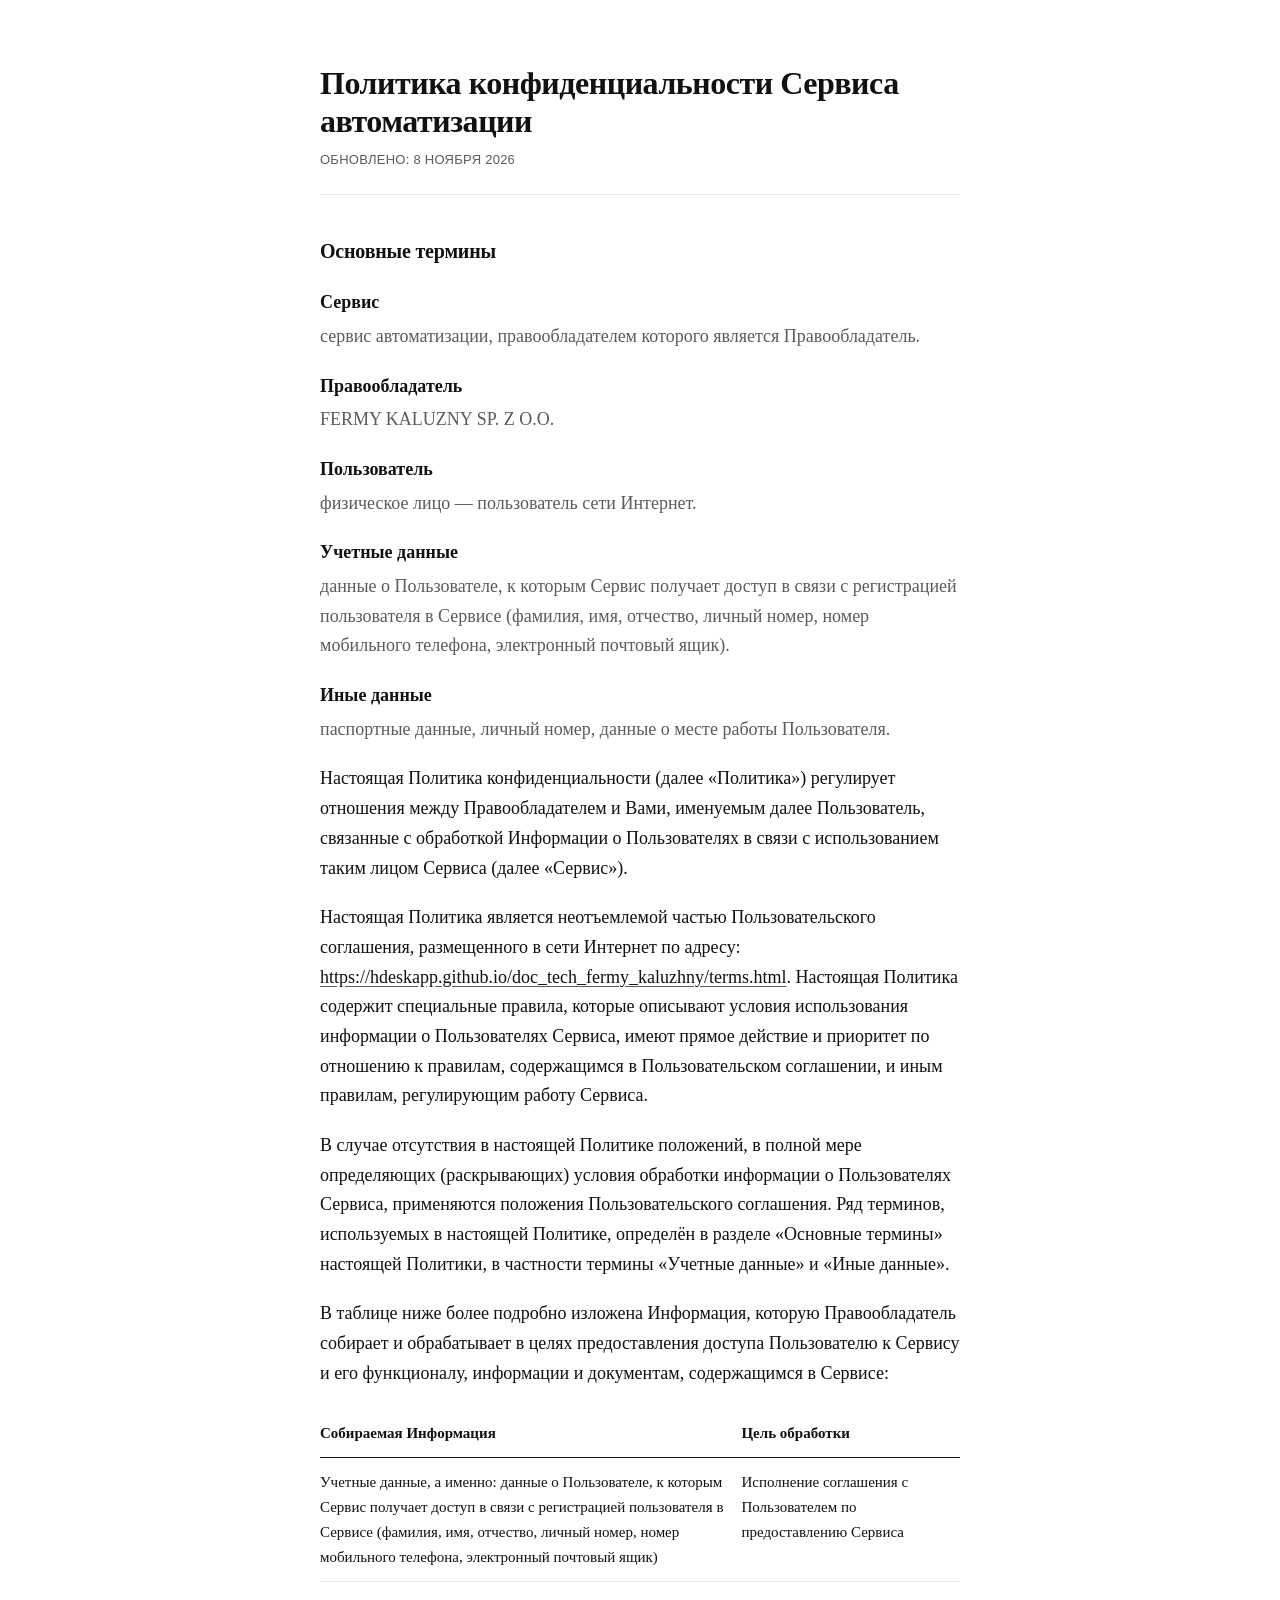
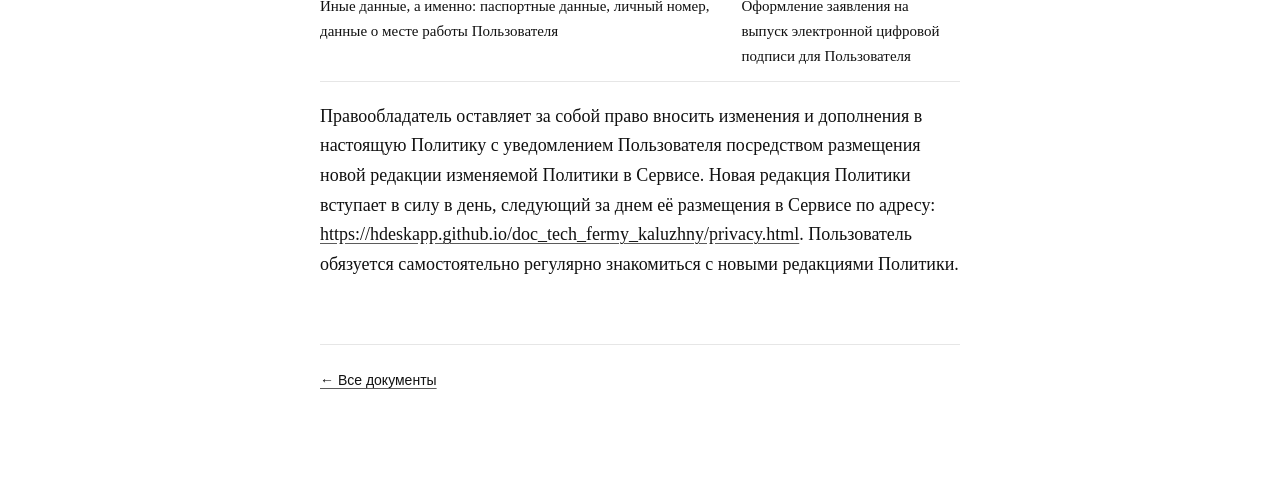
==== privacy.html @ 33b8fba3 "Add privacy policy and user agreement with GitHub Pages deploy Legal documents for FERMY KALUZNY SP." ====
<!DOCTYPE html>
<html lang="ru">
  <head>
    <meta charset="utf-8" />
    <meta name="viewport" content="width=device-width, initial-scale=1" />
    <title>Политика конфиденциальности</title>
    <meta name="description" content="Политика конфиденциальности Сервиса автоматизации" />
    <link rel="stylesheet" href="styles.css" />
  </head>
  <body>
    <main>
      <header>
        <h1>Политика конфиденциальности Сервиса автоматизации</h1>
        <p class="meta">Обновлено: 8 ноября 2026</p>
      </header>

      <h2>Основные термины</h2>

      <dl>
        <dt>Сервис</dt>
        <dd>сервис автоматизации, правообладателем которого является Правообладатель.</dd>

        <dt>Правообладатель</dt>
        <dd>FERMY KALUZNY SP. Z O.O.</dd>

        <dt>Пользователь</dt>
        <dd>физическое лицо — пользователь сети Интернет.</dd>

        <dt>Учетные данные</dt>
        <dd>
          данные о Пользователе, к которым Сервис получает доступ в связи с
          регистрацией пользователя в Сервисе (фамилия, имя, отчество, личный
          номер, номер мобильного телефона, электронный почтовый ящик).
        </dd>

        <dt>Иные данные</dt>
        <dd>паспортные данные, личный номер, данные о месте работы Пользователя.</dd>
      </dl>

      <p>
        Настоящая Политика конфиденциальности (далее «Политика») регулирует
        отношения между Правообладателем и Вами, именуемым далее Пользователь,
        связанные с обработкой Информации о Пользователях в связи с
        использованием таким лицом Сервиса (далее «Сервис»).
      </p>

      <p>
        Настоящая Политика является неотъемлемой частью Пользовательского
        соглашения, размещенного в сети Интернет по адресу:
        <a href="https://hdeskapp.github.io/doc_tech_fermy_kaluzhny/terms.html">https://hdeskapp.github.io/doc_tech_fermy_kaluzhny/terms.html</a>.
        Настоящая Политика содержит специальные правила, которые описывают
        условия использования информации о Пользователях Сервиса, имеют прямое
        действие и приоритет по отношению к правилам, содержащимся в
        Пользовательском соглашении, и иным правилам, регулирующим работу
        Сервиса.
      </p>

      <p>
        В случае отсутствия в настоящей Политике положений, в полной мере
        определяющих (раскрывающих) условия обработки информации о Пользователях
        Сервиса, применяются положения Пользовательского соглашения. Ряд
        терминов, используемых в настоящей Политике, определён в разделе
        «Основные термины» настоящей Политики, в частности термины «Учетные
        данные» и «Иные данные».
      </p>

      <p>
        В таблице ниже более подробно изложена Информация, которую Правообладатель
        собирает и обрабатывает в целях предоставления доступа Пользователю к
        Сервису и его функционалу, информации и документам, содержащимся в
        Сервисе:
      </p>

      <div class="table-wrap">
        <table>
          <thead>
            <tr>
              <th scope="col">Собираемая Информация</th>
              <th scope="col">Цель обработки</th>
            </tr>
          </thead>
          <tbody>
            <tr>
              <td>
                Учетные данные, а именно: данные о Пользователе, к которым Сервис
                получает доступ в связи с регистрацией пользователя в Сервисе
                (фамилия, имя, отчество, личный номер, номер мобильного телефона,
                электронный почтовый ящик)
              </td>
              <td>Исполнение соглашения с Пользователем по предоставлению Сервиса</td>
            </tr>
            <tr>
              <td>
                Иные данные, а именно: паспортные данные, личный номер, данные о
                месте работы Пользователя
              </td>
              <td>
                Оформление заявления на выпуск электронной цифровой подписи для
                Пользователя
              </td>
            </tr>
          </tbody>
        </table>
      </div>

      <p>
        Правообладатель оставляет за собой право вносить изменения и дополнения в
        настоящую Политику с уведомлением Пользователя посредством размещения
        новой редакции изменяемой Политики в Сервисе. Новая редакция Политики
        вступает в силу в день, следующий за днем её размещения в Сервисе по
        адресу:
        <a href="https://hdeskapp.github.io/doc_tech_fermy_kaluzhny/privacy.html">https://hdeskapp.github.io/doc_tech_fermy_kaluzhny/privacy.html</a>.
        Пользователь обязуется самостоятельно регулярно знакомиться с новыми
        редакциями Политики.
      </p>
    </main>

    <footer>
      <a href="index.html">← Все документы</a>
    </footer>
  </body>
</html>
---- styles.css ----
:root {
  --ink: #111111;
  --muted: #5b5b5b;
  --rule: #e6e6e6;
  --paper: #ffffff;
}

*,
*::before,
*::after {
  box-sizing: border-box;
}

html {
  -webkit-text-size-adjust: 100%;
}

body {
  margin: 0;
  padding: 4rem 1.5rem 6rem;
  background: var(--paper);
  color: var(--ink);
  font-family: ui-serif, "Iowan Old Style", "Palatino Linotype", Palatino,
    "Source Serif 4", Charter, Georgia, "Times New Roman", serif;
  font-size: 18px;
  line-height: 1.65;
  text-rendering: optimizeLegibility;
  -webkit-font-smoothing: antialiased;
}

main {
  max-width: 40rem;
  margin: 0 auto;
}

header {
  margin-bottom: 2.5rem;
  padding-bottom: 1.5rem;
  border-bottom: 1px solid var(--rule);
}

h1 {
  margin: 0 0 0.5rem;
  font-size: 2rem;
  font-weight: 600;
  letter-spacing: -0.015em;
  line-height: 1.2;
}

h2 {
  margin: 2.5rem 0 0.75rem;
  font-size: 1.25rem;
  font-weight: 600;
  letter-spacing: -0.01em;
}

p {
  margin: 0 0 1.25rem;
}

.meta {
  margin: 0;
  color: var(--muted);
  font-family: ui-sans-serif, -apple-system, "Segoe UI", Roboto, Helvetica, Arial,
    sans-serif;
  font-size: 0.8125rem;
  letter-spacing: 0.02em;
  text-transform: uppercase;
}

/* Nested clauses (5.2.1, 6.3.2, а), б) …) — indented, slightly tighter. */
p.sub {
  margin-bottom: 0.875rem;
  padding-left: 1.5rem;
}

dl {
  margin: 0 0 1.25rem;
}

dt {
  margin-top: 1.25rem;
  font-weight: 600;
}

dd {
  margin: 0.25rem 0 0;
  color: var(--muted);
}

.table-wrap {
  margin: 0 0 1.25rem;
  overflow-x: auto;
}

table {
  width: 100%;
  border-collapse: collapse;
  font-size: 0.9375rem;
}

th,
td {
  padding: 0.75rem 1rem 0.75rem 0;
  border-bottom: 1px solid var(--rule);
  text-align: left;
  vertical-align: top;
}

thead th {
  border-bottom: 1px solid var(--ink);
  font-weight: 600;
}

a {
  color: var(--ink);
  overflow-wrap: anywhere;
  text-decoration-color: var(--muted);
  text-underline-offset: 3px;
}

a:hover {
  text-decoration-color: var(--ink);
}

ul.docs {
  margin: 0;
  padding: 0;
  list-style: none;
}

ul.docs li {
  padding: 1rem 0;
  border-bottom: 1px solid var(--rule);
}

ul.docs li:first-child {
  border-top: 1px solid var(--rule);
}

ul.docs a {
  font-size: 1.125rem;
}

footer {
  max-width: 40rem;
  margin: 4rem auto 0;
  padding-top: 1.5rem;
  border-top: 1px solid var(--rule);
  color: var(--muted);
  font-family: ui-sans-serif, -apple-system, "Segoe UI", Roboto, Helvetica, Arial,
    sans-serif;
  font-size: 0.875rem;
}

@media (max-width: 480px) {
  body {
    padding: 2.5rem 1.25rem 4rem;
    font-size: 17px;
  }

  h1 {
    font-size: 1.625rem;
  }
}
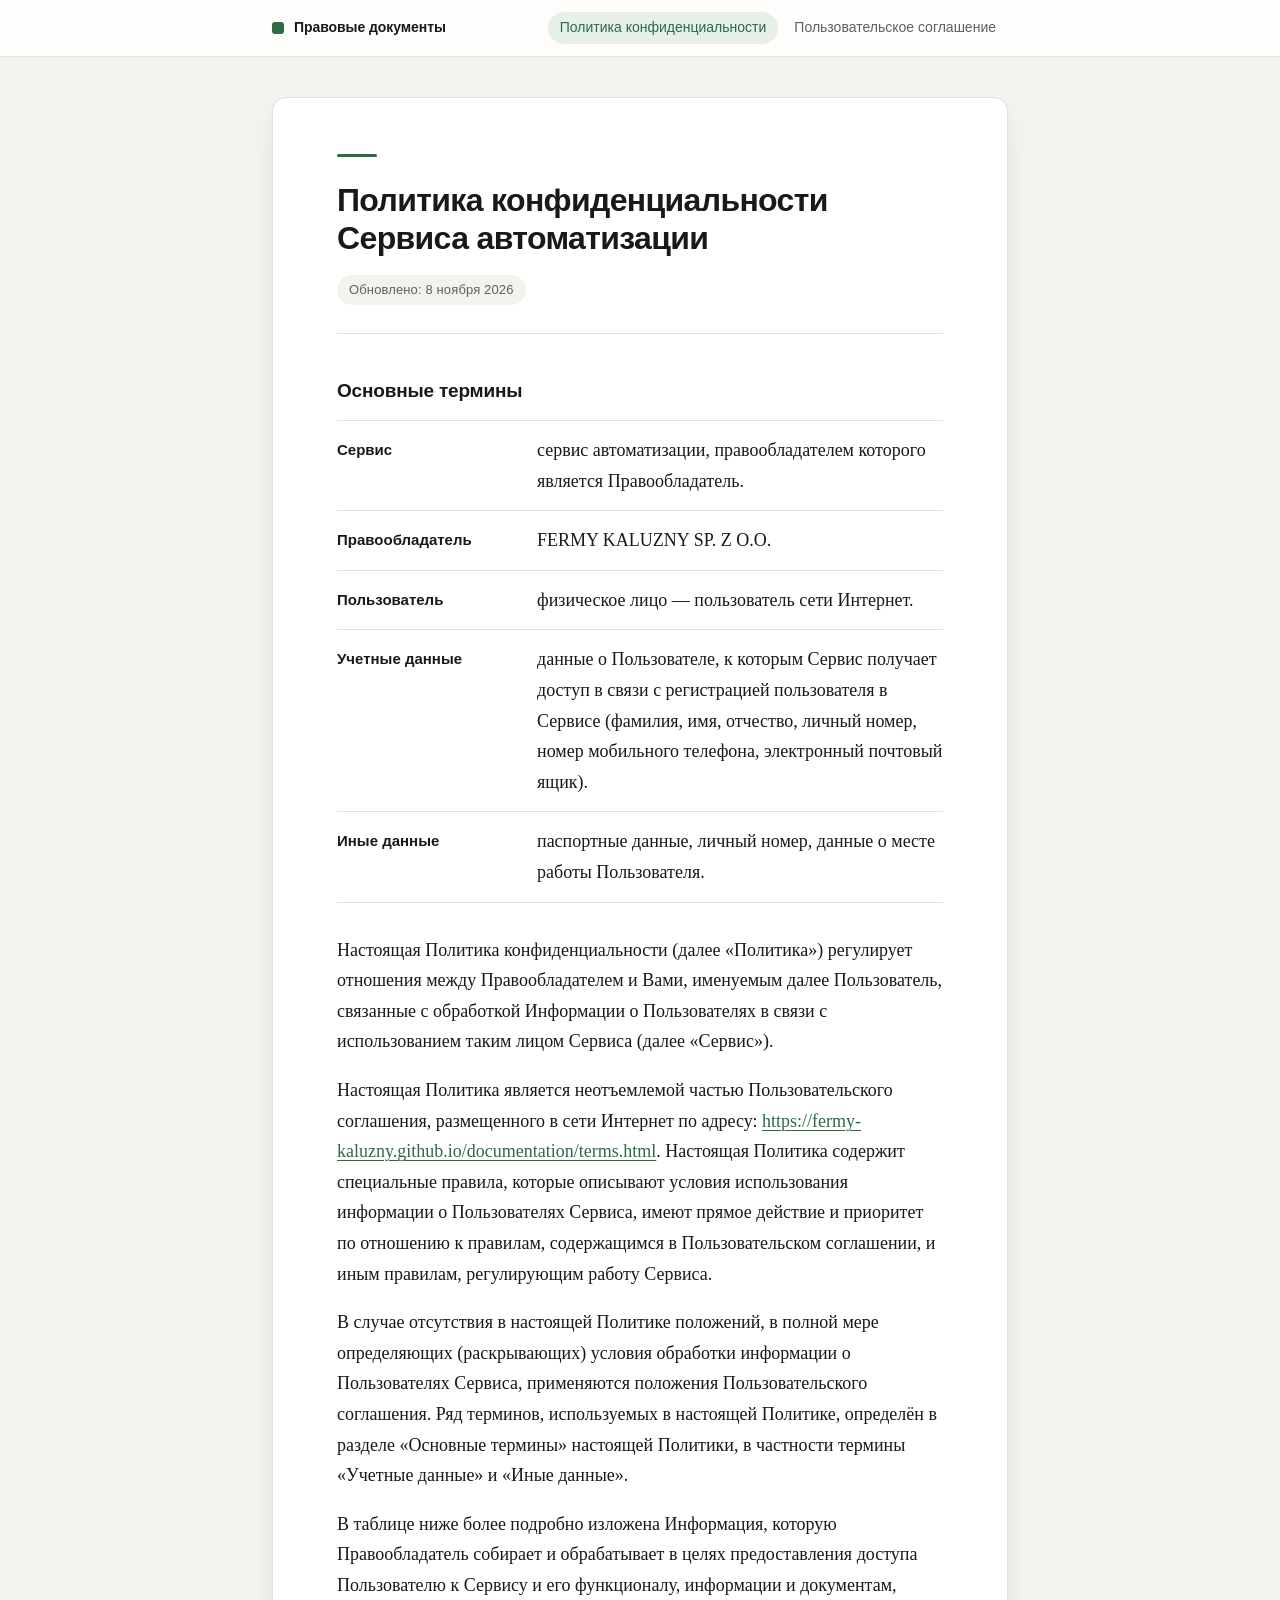
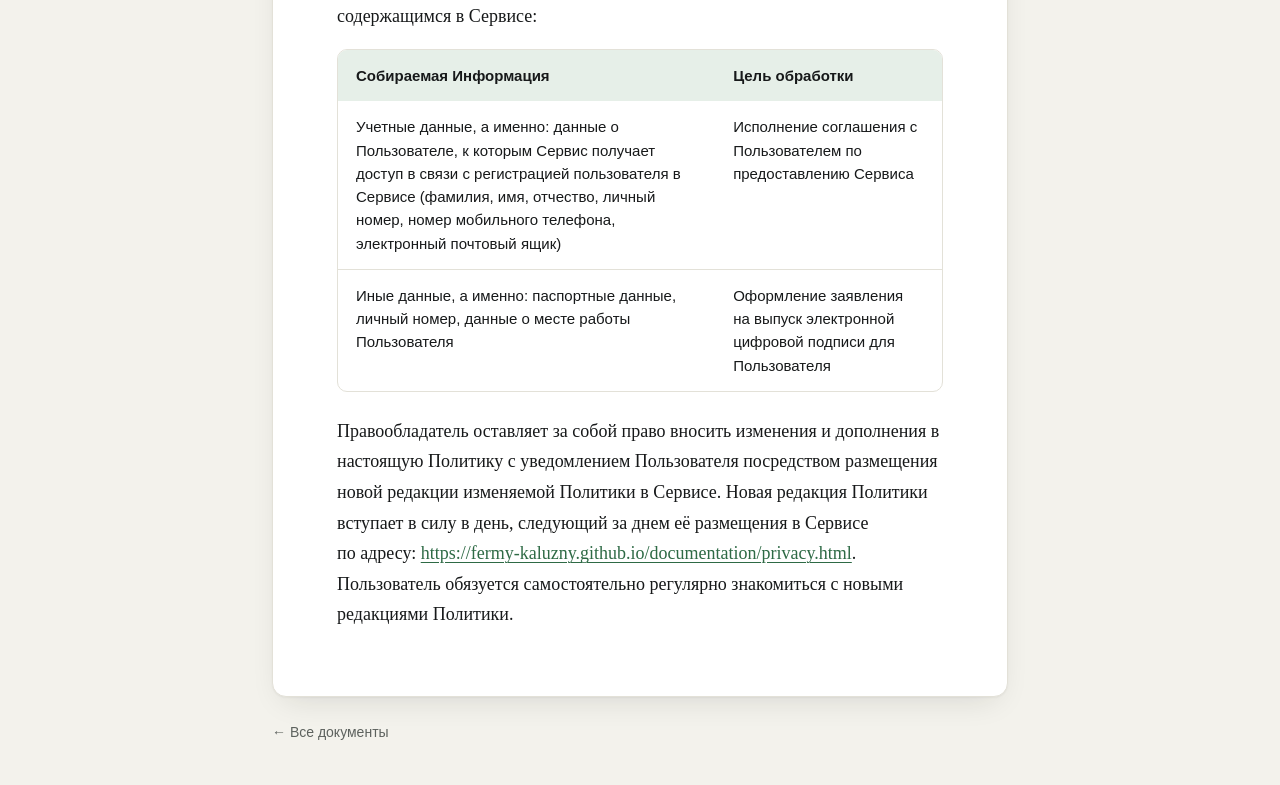
==== commit b3445b24: "Refresh document design and move site to fermy-kaluzny org Shared top bar linking the documents, doc" ====
--- a/privacy.html
+++ b/privacy.html
@@ -6,8 +6,21 @@
     <title>Политика конфиденциальности</title>
     <meta name="description" content="Политика конфиденциальности Сервиса автоматизации" />
     <link rel="stylesheet" href="styles.css" />
+    <meta name="color-scheme" content="light dark" />
+    <meta name="theme-color" content="#ffffff" media="(prefers-color-scheme: light)" />
+    <meta name="theme-color" content="#191c1a" media="(prefers-color-scheme: dark)" />
+    <link rel="icon" href="favicon.svg" type="image/svg+xml" />
   </head>
   <body>
+    <nav class="topbar" aria-label="Правовые документы">
+      <div class="topbar-inner">
+        <a class="brand" href="index.html">Правовые документы</a>
+        <div class="topbar-links">
+          <a href="privacy.html" aria-current="page">Политика конфиденциальности</a>
+          <a href="terms.html">Пользовательское соглашение</a>
+        </div>
+      </div>
+    </nav>
     <main>
       <header>
         <h1>Политика конфиденциальности Сервиса автоматизации</h1>
@@ -47,7 +60,7 @@
       <p>
         Настоящая Политика является неотъемлемой частью Пользовательского
         соглашения, размещенного в сети Интернет по адресу:
-        <a href="https://hdeskapp.github.io/doc_tech_fermy_kaluzhny/terms.html">https://hdeskapp.github.io/doc_tech_fermy_kaluzhny/terms.html</a>.
+        <a href="https://fermy-kaluzny.github.io/documentation/terms.html">https://fermy-kaluzny.github.io/documentation/terms.html</a>.
         Настоящая Политика содержит специальные правила, которые описывают
         условия использования информации о Пользователях Сервиса, имеют прямое
         действие и приоритет по отношению к правилам, содержащимся в
@@ -109,7 +122,7 @@
         новой редакции изменяемой Политики в Сервисе. Новая редакция Политики
         вступает в силу в день, следующий за днем её размещения в Сервисе по
         адресу:
-        <a href="https://hdeskapp.github.io/doc_tech_fermy_kaluzhny/privacy.html">https://hdeskapp.github.io/doc_tech_fermy_kaluzhny/privacy.html</a>.
+        <a href="https://fermy-kaluzny.github.io/documentation/privacy.html">https://fermy-kaluzny.github.io/documentation/privacy.html</a>.
         Пользователь обязуется самостоятельно регулярно знакомиться с новыми
         редакциями Политики.
       </p>
--- a/styles.css
+++ b/styles.css
@@ -1,8 +1,31 @@
 :root {
-  --ink: #111111;
-  --muted: #5b5b5b;
-  --rule: #e6e6e6;
-  --paper: #ffffff;
+  color-scheme: light dark;
+  --paper: #f3f2ec;
+  --sheet: #ffffff;
+  --ink: #17191a;
+  --muted: #5d625e;
+  --rule: #e3e1d8;
+  --accent: #2e6a45;
+  --accent-soft: #e6efe8;
+  --shadow: 0 1px 2px rgb(30 30 20 / 0.04), 0 12px 32px -12px rgb(30 30 20 / 0.14);
+  --measure: 46rem;
+  --serif: ui-serif, "Iowan Old Style", "Palatino Linotype", Palatino,
+    "Source Serif 4", Charter, Georgia, "Times New Roman", serif;
+  --sans: ui-sans-serif, -apple-system, BlinkMacSystemFont, "Segoe UI", Roboto,
+    "Helvetica Neue", Arial, sans-serif;
+}
+
+@media (prefers-color-scheme: dark) {
+  :root {
+    --paper: #111311;
+    --sheet: #191c1a;
+    --ink: #e6e7e2;
+    --muted: #a2a8a1;
+    --rule: #2b302c;
+    --accent: #82c59b;
+    --accent-soft: #1d2b22;
+    --shadow: none;
+  }
 }
 
 *,
@@ -17,149 +40,429 @@
 
 body {
   margin: 0;
-  padding: 4rem 1.5rem 6rem;
+  padding-bottom: 2.5rem;
   background: var(--paper);
   color: var(--ink);
-  font-family: ui-serif, "Iowan Old Style", "Palatino Linotype", Palatino,
-    "Source Serif 4", Charter, Georgia, "Times New Roman", serif;
+  font-family: var(--serif);
   font-size: 18px;
-  line-height: 1.65;
+  line-height: 1.7;
   text-rendering: optimizeLegibility;
   -webkit-font-smoothing: antialiased;
 }
 
+::selection {
+  background: var(--accent-soft);
+}
+
+:focus-visible {
+  outline: 2px solid var(--accent);
+  outline-offset: 3px;
+  border-radius: 3px;
+}
+
+/* ---------- Top bar ---------- */
+
+.topbar {
+  position: sticky;
+  top: 0;
+  z-index: 10;
+  background: var(--sheet);
+  border-bottom: 1px solid var(--rule);
+  font-family: var(--sans);
+  font-size: 0.875rem;
+  line-height: 1.4;
+}
+
+@supports (backdrop-filter: blur(1px)) or (-webkit-backdrop-filter: blur(1px)) {
+  .topbar {
+    background: color-mix(in srgb, var(--sheet) 85%, transparent);
+    -webkit-backdrop-filter: saturate(1.5) blur(10px);
+    backdrop-filter: saturate(1.5) blur(10px);
+  }
+}
+
+.topbar-inner {
+  display: flex;
+  flex-wrap: wrap;
+  align-items: center;
+  justify-content: space-between;
+  gap: 0.5rem 1.5rem;
+  width: min(var(--measure), 100% - 3rem);
+  margin: 0 auto;
+  padding: 0.75rem 0;
+}
+
+.brand {
+  display: inline-flex;
+  align-items: center;
+  gap: 0.625rem;
+  color: var(--ink);
+  font-weight: 600;
+  letter-spacing: -0.005em;
+  text-decoration: none;
+}
+
+.brand::before {
+  content: "";
+  flex: none;
+  width: 0.75rem;
+  height: 0.75rem;
+  border-radius: 3px;
+  background: var(--accent);
+}
+
+.topbar-links {
+  display: flex;
+  flex-wrap: wrap;
+  gap: 0.25rem;
+}
+
+.topbar-links a {
+  padding: 0.375rem 0.75rem;
+  border-radius: 999px;
+  color: var(--muted);
+  text-decoration: none;
+}
+
+.topbar-links a:hover {
+  background: var(--paper);
+  color: var(--ink);
+}
+
+.topbar-links a[aria-current="page"] {
+  background: var(--accent-soft);
+  color: var(--accent);
+  font-weight: 500;
+}
+
+/* ---------- Document sheet ---------- */
+
 main {
-  max-width: 40rem;
-  margin: 0 auto;
-}
-
-header {
+  width: min(var(--measure), 100% - 3rem);
+  margin: 2.5rem auto 0;
+  padding: 3.5rem 4rem 3rem;
+  background: var(--sheet);
+  border: 1px solid var(--rule);
+  border-radius: 14px;
+  box-shadow: var(--shadow);
+}
+
+main > header {
   margin-bottom: 2.5rem;
-  padding-bottom: 1.5rem;
+  padding-bottom: 1.75rem;
   border-bottom: 1px solid var(--rule);
 }
 
+main > header::before {
+  content: "";
+  display: block;
+  width: 2.5rem;
+  height: 3px;
+  margin-bottom: 1.5rem;
+  border-radius: 2px;
+  background: var(--accent);
+}
+
+h1,
+h2 {
+  font-family: var(--sans);
+  text-wrap: balance;
+}
+
 h1 {
-  margin: 0 0 0.5rem;
+  margin: 0 0 1rem;
   font-size: 2rem;
-  font-weight: 600;
-  letter-spacing: -0.015em;
+  font-weight: 650;
+  letter-spacing: -0.02em;
   line-height: 1.2;
 }
 
 h2 {
-  margin: 2.5rem 0 0.75rem;
-  font-size: 1.25rem;
+  margin: 2.75rem 0 1rem;
+  font-size: 1.1875rem;
   font-weight: 600;
   letter-spacing: -0.01em;
+  line-height: 1.35;
+  scroll-margin-top: 5rem;
 }
 
 p {
-  margin: 0 0 1.25rem;
+  margin: 0 0 1.125rem;
+  -webkit-hyphens: auto;
+  hyphens: auto;
+  overflow-wrap: break-word;
+  text-wrap: pretty;
+}
+
+strong {
+  font-weight: 600;
 }
 
 .meta {
+  display: inline-block;
   margin: 0;
+  padding: 0.25rem 0.75rem;
+  border-radius: 999px;
+  background: var(--paper);
   color: var(--muted);
-  font-family: ui-sans-serif, -apple-system, "Segoe UI", Roboto, Helvetica, Arial,
-    sans-serif;
+  font-family: var(--sans);
   font-size: 0.8125rem;
-  letter-spacing: 0.02em;
-  text-transform: uppercase;
-}
-
-/* Nested clauses (5.2.1, 6.3.2, а), б) …) — indented, slightly tighter. */
+  letter-spacing: 0.01em;
+}
+
+/* Nested clauses (5.2.1, 6.3.2, а), б) …): a continuous rule on the left
+   groups a run of sub-clauses under their parent clause. */
 p.sub {
-  margin-bottom: 0.875rem;
-  padding-left: 1.5rem;
-}
+  margin: 0 0 0 0.25rem;
+  padding: 0 0 0.875rem 1.25rem;
+  border-left: 2px solid var(--rule);
+}
+
+p.sub + p:not(.sub) {
+  margin-top: 1.125rem;
+}
+
+/* ---------- Definitions ---------- */
 
 dl {
-  margin: 0 0 1.25rem;
+  margin: 0 0 2rem;
+  border-bottom: 1px solid var(--rule);
 }
 
 dt {
-  margin-top: 1.25rem;
+  padding-top: 0.875rem;
+  border-top: 1px solid var(--rule);
+  font-family: var(--sans);
+  font-size: 0.9375rem;
   font-weight: 600;
 }
 
 dd {
   margin: 0.25rem 0 0;
-  color: var(--muted);
-}
+  padding-bottom: 0.875rem;
+}
+
+@media (min-width: 641px) {
+  dl {
+    display: grid;
+    grid-template-columns: 12.5rem 1fr;
+  }
+
+  dt,
+  dd {
+    margin: 0;
+    padding: 0.875rem 0;
+    border-top: 1px solid var(--rule);
+  }
+
+  /* Match the term's line box to the serif body text so both sit on one line. */
+  dt {
+    padding-right: 1.5rem;
+    line-height: 2.04;
+  }
+}
+
+/* ---------- Tables ---------- */
 
 .table-wrap {
-  margin: 0 0 1.25rem;
+  margin: 0 0 1.5rem;
   overflow-x: auto;
+  border: 1px solid var(--rule);
+  border-radius: 10px;
 }
 
 table {
   width: 100%;
   border-collapse: collapse;
+  font-family: var(--sans);
   font-size: 0.9375rem;
+  line-height: 1.55;
 }
 
 th,
 td {
-  padding: 0.75rem 1rem 0.75rem 0;
-  border-bottom: 1px solid var(--rule);
+  padding: 0.875rem 1.125rem;
   text-align: left;
   vertical-align: top;
 }
 
 thead th {
-  border-bottom: 1px solid var(--ink);
+  background: var(--accent-soft);
   font-weight: 600;
 }
 
+tbody tr + tr td {
+  border-top: 1px solid var(--rule);
+}
+
+/* ---------- Links ---------- */
+
 a {
-  color: var(--ink);
+  color: var(--accent);
   overflow-wrap: anywhere;
-  text-decoration-color: var(--muted);
+  text-decoration-thickness: 1px;
   text-underline-offset: 3px;
 }
 
 a:hover {
-  text-decoration-color: var(--ink);
-}
+  text-decoration-thickness: 2px;
+}
+
+/* ---------- Index list ---------- */
 
 ul.docs {
+  display: grid;
+  gap: 0.75rem;
   margin: 0;
   padding: 0;
   list-style: none;
 }
 
-ul.docs li {
-  padding: 1rem 0;
-  border-bottom: 1px solid var(--rule);
-}
-
-ul.docs li:first-child {
-  border-top: 1px solid var(--rule);
-}
-
 ul.docs a {
-  font-size: 1.125rem;
-}
+  display: flex;
+  align-items: center;
+  justify-content: space-between;
+  gap: 1rem;
+  padding: 1.125rem 1.25rem;
+  border: 1px solid var(--rule);
+  border-radius: 10px;
+  color: var(--ink);
+  font-family: var(--sans);
+  font-size: 1.0625rem;
+  font-weight: 500;
+  text-decoration: none;
+  transition: border-color 0.15s, background-color 0.15s;
+}
+
+ul.docs a::after {
+  content: "→";
+  content: "→" / "";
+  color: var(--accent);
+  transition: transform 0.15s;
+}
+
+ul.docs a:hover {
+  border-color: var(--accent);
+  background: var(--accent-soft);
+}
+
+ul.docs a:hover::after {
+  transform: translateX(3px);
+}
+
+/* ---------- Footer ---------- */
 
 footer {
-  max-width: 40rem;
-  margin: 4rem auto 0;
-  padding-top: 1.5rem;
-  border-top: 1px solid var(--rule);
+  width: min(var(--measure), 100% - 3rem);
+  margin: 1.5rem auto 0;
   color: var(--muted);
-  font-family: ui-sans-serif, -apple-system, "Segoe UI", Roboto, Helvetica, Arial,
-    sans-serif;
+  font-family: var(--sans);
   font-size: 0.875rem;
 }
 
-@media (max-width: 480px) {
+footer a {
+  color: var(--muted);
+  text-decoration: none;
+}
+
+footer a:hover {
+  color: var(--ink);
+}
+
+/* ---------- Small screens: the sheet goes edge to edge ---------- */
+
+@media (max-width: 640px) {
   body {
-    padding: 2.5rem 1.25rem 4rem;
+    padding-bottom: 0;
     font-size: 17px;
+  }
+
+  .topbar {
+    position: static;
+  }
+
+  .topbar-inner {
+    width: auto;
+    padding: 0.75rem 1rem;
+  }
+
+  main {
+    width: auto;
+    margin: 0;
+    padding: 2rem 1rem 2.5rem;
+    border: 0;
+    border-radius: 0;
+    box-shadow: none;
+  }
+
+  footer {
+    width: auto;
+    margin: 0;
+    padding: 1.25rem 1rem 2.5rem;
+    border-top: 1px solid var(--rule);
   }
 
   h1 {
     font-size: 1.625rem;
   }
-}
+
+  p.sub {
+    margin-left: 0;
+    padding-left: 1rem;
+  }
+}
+
+@media (prefers-reduced-motion: reduce) {
+  * {
+    transition: none !important;
+  }
+}
+
+/* ---------- Print ---------- */
+
+@media print {
+  :root {
+    color-scheme: light;
+    --paper: #ffffff;
+    --sheet: #ffffff;
+    --ink: #000000;
+    --muted: #444444;
+    --rule: #bbbbbb;
+    --accent: #000000;
+    --accent-soft: #eeeeee;
+  }
+
+  body {
+    padding: 0;
+    font-size: 11pt;
+  }
+
+  .topbar,
+  footer,
+  main > header::before {
+    display: none;
+  }
+
+  main {
+    width: auto;
+    margin: 0;
+    padding: 0;
+    border: 0;
+    border-radius: 0;
+    box-shadow: none;
+  }
+
+  a {
+    text-decoration: none;
+  }
+
+  h2 {
+    break-after: avoid;
+  }
+
+  tr,
+  dt,
+  dd {
+    break-inside: avoid;
+  }
+}
